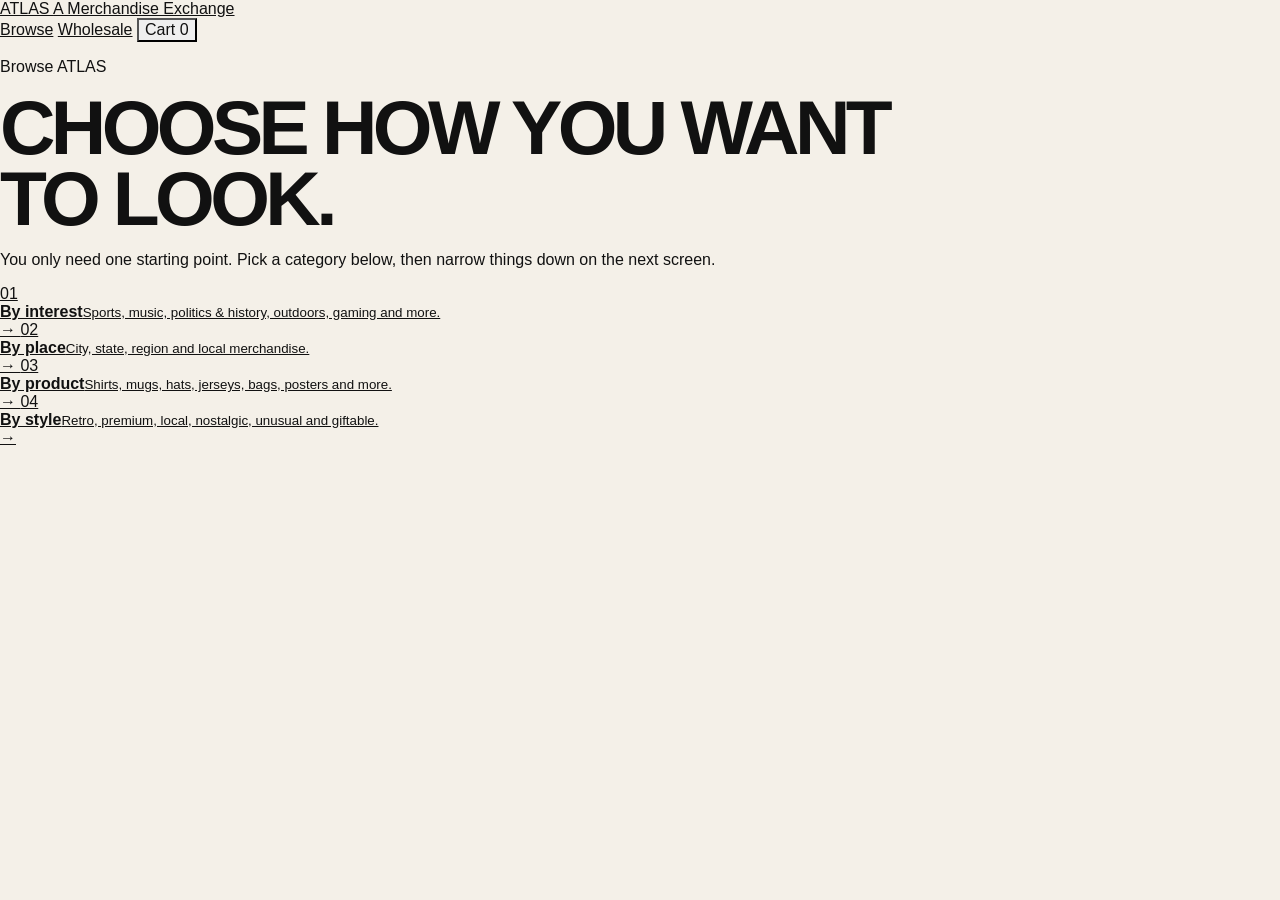
==== browse.html @ eff0f8a0 "Add simplified browse screen" ====
<!doctype html>
<html lang="en">
<head>
  <meta charset="utf-8">
  <meta name="viewport" content="width=device-width, initial-scale=1">
  <meta name="theme-color" content="#f6f3ee">
  <meta name="description" content="Browse ATLAS merchandise by category, place, product type, or style.">
  <title>Browse — ATLAS</title>
  <link rel="stylesheet" href="styles.css">
  <script src="data.js" defer></script>
  <script src="script.js" defer></script>
</head>
<body data-page="browse">
  <header class="site-header">
    <a class="wordmark" href="index.html">ATLAS <span>A Merchandise Exchange</span></a>
    <nav class="header-nav" aria-label="Primary">
      <a href="browse.html" aria-current="page">Browse</a>
      <a href="wholesale.html">Wholesale</a>
      <button class="cart-link" id="cart-button" type="button">Cart <span id="cart-count">0</span></button>
    </nav>
  </header>

  <main>
    <section class="page-intro narrow">
      <p class="eyebrow">Browse ATLAS</p>
      <h1>Choose how you want to look.</h1>
      <p>You only need one starting point. Pick a category below, then narrow things down on the next screen.</p>
    </section>

    <section class="choice-list" aria-label="Browse options">
      <a class="choice-row" href="results.html?browse=interest">
        <span>01</span><div><strong>By interest</strong><small>Sports, music, politics & history, outdoors, gaming and more.</small></div><b>→</b>
      </a>
      <a class="choice-row" href="results.html?browse=place">
        <span>02</span><div><strong>By place</strong><small>City, state, region and local merchandise.</small></div><b>→</b>
      </a>
      <a class="choice-row" href="results.html?browse=product">
        <span>03</span><div><strong>By product</strong><small>Shirts, mugs, hats, jerseys, bags, posters and more.</small></div><b>→</b>
      </a>
      <a class="choice-row" href="results.html?browse=vibe">
        <span>04</span><div><strong>By style</strong><small>Retro, premium, local, nostalgic, unusual and giftable.</small></div><b>→</b>
      </a>
    </section>
  </main>

  <dialog class="cart-dialog" id="cart-dialog"><button class="dialog-close" id="cart-close" type="button">Close</button><h2>Your demo cart</h2><div id="cart-items"></div><div class="cart-total"><span>Total</span><strong id="cart-total">$0.00</strong></div><button class="button dark wide" id="checkout-button" type="button">Prototype checkout</button></dialog>
</body>
</html>
---- styles.css ----
:root {
  --paper:#f4f0e8;
  --ink:#111111;
  --red:#e63a2e;
  --blue:#1256b8;
  --yellow:#f4c430;
  --cream:#fffdf7;
  --muted:#6d6a63;
  --line:2px solid var(--ink);
  --radius:0px;
  font-family:Arial, Helvetica, sans-serif;
  color:var(--ink);
  background:var(--paper);
  font-synthesis:none;
}
*{box-sizing:border-box}
html{scroll-behavior:smooth}
body{margin:0;background:var(--paper);color:var(--ink)}
button,input,select{font:inherit;color:inherit}
button{cursor:pointer}
a{color:inherit}
button,input,select{border-radius:0}
:focus-visible{outline:4px solid var(--yellow);outline-offset:3px}
.site-shell{width:min(100% - 36px,1440px);margin:0 auto}
.topbar{min-height:96px;display:flex;align-items:center;justify-content:space-between;gap:24px;border-bottom:var(--line)}
.brand{display:flex;align-items:center;gap:14px;text-decoration:none}
.brand-mark{width:52px;height:52px;border:var(--line);position:relative;display:block;background:var(--cream);overflow:hidden}
.brand-mark i{position:absolute;display:block}
.brand-mark i:nth-child(1){width:24px;height:24px;border-radius:50%;background:var(--red);left:-3px;top:-3px}
.brand-mark i:nth-child(2){width:18px;height:52px;background:var(--blue);right:0;top:0}
.brand-mark i:nth-child(3){width:26px;height:14px;background:var(--yellow);left:10px;bottom:5px}
.brand-copy{display:flex;flex-direction:column;line-height:1}
.brand-copy strong{font-size:1.55rem;letter-spacing:.12em}
.brand-copy small{margin-top:6px;text-transform:uppercase;font-size:.64rem;letter-spacing:.14em;font-weight:700}
.topnav{display:flex;align-items:center;gap:8px}
.nav-link,.cart-button{border:0;background:transparent;padding:12px 14px;font-weight:800;text-transform:uppercase;letter-spacing:.06em;font-size:.78rem}
.nav-link.active{background:var(--ink);color:var(--cream)}
.cart-button{border:var(--line);background:var(--yellow)}
.cart-button span{display:inline-grid;place-items:center;min-width:22px;height:22px;margin-left:6px;background:var(--ink);color:white;font-size:.7rem}
.hero{min-height:430px;display:grid;grid-template-columns:1.4fr .8fr;border-bottom:var(--line)}
.hero-copy{padding:64px 52px 56px 0;display:flex;flex-direction:column;justify-content:center}
.kicker{margin:0 0 16px;font-size:.72rem;font-weight:900;letter-spacing:.16em;text-transform:uppercase}
h1,h2,h3,p{overflow-wrap:anywhere}
h1{margin:0;max-width:980px;font-size:clamp(2.5rem,6vw,6.2rem);line-height:.93;letter-spacing:-.06em;text-transform:uppercase}
h1 span:nth-of-type(1){color:var(--red)}
h1 span:nth-of-type(2){color:var(--blue)}
h1 span:nth-of-type(3){background:var(--yellow);padding:0 .06em}
h1 span:nth-of-type(4){text-decoration:underline;text-decoration-thickness:.08em}
.hero-note{max-width:610px;margin:26px 0 0;font-size:1rem;line-height:1.65;color:#3d3a35}
.hero-art{position:relative;min-height:430px;border-left:var(--line);overflow:hidden;background:var(--cream)}
.shape{position:absolute;border:var(--line)}
.shape-red{width:180px;height:180px;border-radius:50%;background:var(--red);left:12%;top:14%}
.shape-blue{width:105px;height:270px;background:var(--blue);right:12%;top:14%;transform:rotate(12deg)}
.shape-yellow{width:220px;height:78px;background:var(--yellow);left:12%;bottom:14%;transform:rotate(-9deg)}
.shape-black{width:82px;height:82px;background:var(--ink);right:31%;bottom:12%}
.search-panel{display:grid;grid-template-columns:1fr auto;gap:12px;align-items:stretch;padding:22px 0;border-bottom:var(--line)}
.search-wrap{display:flex;align-items:center;border:var(--line);background:var(--cream);min-height:76px}
.search-label{padding:0 18px;font-size:.72rem;font-weight:900;letter-spacing:.11em;text-transform:uppercase;border-right:var(--line);align-self:stretch;display:flex;align-items:center;white-space:nowrap}
.search-wrap input{width:100%;border:0;background:transparent;padding:0 20px;font-size:1.08rem;outline:0}
.primary-button{border:var(--line);background:var(--red);color:white;padding:0 24px;min-height:52px;text-transform:uppercase;font-size:.76rem;font-weight:900;letter-spacing:.09em;box-shadow:5px 5px 0 var(--ink);transition:transform .15s,box-shadow .15s}
.primary-button:hover{transform:translate(-2px,-2px);box-shadow:7px 7px 0 var(--ink)}
.primary-button:active{transform:translate(2px,2px);box-shadow:2px 2px 0 var(--ink)}
.primary-button.full{width:100%}
.mode-strip{display:grid;grid-template-columns:1fr 1fr;border-bottom:var(--line)}
.mode-card{display:flex;align-items:center;gap:18px;text-align:left;padding:26px 24px;background:transparent;border:0;border-right:var(--line)}
.mode-card:last-child{border-right:0}
.mode-card.active{background:var(--yellow)}
.mode-number{display:grid;place-items:center;width:46px;height:46px;border:var(--line);font-weight:900;background:var(--cream)}
.mode-card strong,.mode-card small{display:block}
.mode-card strong{text-transform:uppercase;letter-spacing:.06em;font-size:.92rem}
.mode-card small{margin-top:5px;color:#45413b}
.browse-grid{display:grid;grid-template-columns:repeat(4,1fr);border-bottom:var(--line)}
.browse-card{position:relative;min-height:220px;padding:24px;border-right:var(--line);display:flex;flex-direction:column}
.browse-card:last-child{border-right:0}
.browse-card:nth-child(1){background:#f8d8d4}
.browse-card:nth-child(2){background:#dce7fb}
.browse-card:nth-child(3){background:#f9edb6}
.browse-card:nth-child(4){background:#e8e4dc}
.browse-code{position:absolute;right:16px;top:12px;font-size:3.4rem;font-weight:900;line-height:1;color:rgba(17,17,17,.12)}
.browse-card h2{margin:26px 0 8px;font-size:1.7rem;text-transform:uppercase;letter-spacing:-.04em}
.browse-card p{margin:0;line-height:1.45;max-width:210px}
.browse-card button{margin-top:auto;align-self:flex-start;border:0;border-bottom:2px solid var(--ink);background:transparent;padding:7px 0 3px;font-size:.72rem;text-transform:uppercase;font-weight:900;letter-spacing:.08em}
.catalog-section{padding:54px 0 80px}
.catalog-header{display:flex;justify-content:space-between;align-items:flex-end;gap:24px;margin-bottom:24px}
.catalog-header h2{margin:0;font-size:clamp(2.2rem,5vw,4.5rem);text-transform:uppercase;letter-spacing:-.055em;line-height:.95}
.catalog-meta{display:flex;align-items:center;gap:15px;font-size:.78rem;text-transform:uppercase;font-weight:800;letter-spacing:.06em}
.catalog-meta button{border:0;background:transparent;text-decoration:underline;font-weight:800}
.filter-shell{border-top:var(--line);border-bottom:var(--line);margin-bottom:28px}
.active-filter-row{display:flex;flex-wrap:wrap;gap:8px;padding:10px 0;min-height:0}
.active-filter-row:empty{display:none}
.filter-chip{display:inline-flex;align-items:center;gap:8px;border:var(--line);background:var(--yellow);padding:8px 10px;font-size:.72rem;font-weight:900;text-transform:uppercase;letter-spacing:.04em}
.filter-chip button{border:0;background:transparent;padding:0;font-weight:900;font-size:1rem;line-height:1}
.filter-toolbar{display:flex;align-items:center;gap:0;min-height:58px}
.filter-button{align-self:stretch;padding:0 18px;border:0;border-right:1px solid var(--ink);background:transparent;text-transform:uppercase;font-size:.72rem;font-weight:900;letter-spacing:.08em}
.filter-button.open{background:var(--ink);color:white}
.sort-wrap{margin-left:auto;display:flex;align-items:center;gap:8px;text-transform:uppercase;font-size:.68rem;font-weight:900;letter-spacing:.08em}
.sort-wrap select{border:var(--line);background:var(--cream);padding:9px 28px 9px 10px;font-size:.75rem;font-weight:700}
.filter-menu{padding:18px 0;border-top:1px solid var(--ink);display:flex;flex-wrap:wrap;gap:8px}
.filter-menu[hidden]{display:none}
.filter-option{border:1px solid var(--ink);background:var(--cream);padding:9px 12px;font-size:.74rem;font-weight:800}
.filter-option.selected{background:var(--blue);color:white}
.product-grid{display:grid;grid-template-columns:repeat(4,1fr);gap:16px}
.product-card{background:var(--cream);border:var(--line);min-width:0;display:flex;flex-direction:column;transition:transform .12s,box-shadow .12s}
.product-card:hover{transform:translate(-3px,-3px);box-shadow:6px 6px 0 var(--ink)}
.product-image-button{position:relative;display:block;width:100%;aspect-ratio:1/1;border:0;border-bottom:var(--line);padding:0;background:#ece8de;overflow:hidden}
.product-art{display:block;width:100%;height:100%;object-fit:cover}
.product-badge{position:absolute;left:10px;top:10px;border:1px solid var(--ink);background:var(--cream);padding:5px 7px;font-size:.62rem;text-transform:uppercase;font-weight:900;letter-spacing:.06em}
.product-body{display:flex;flex:1;flex-direction:column;padding:15px}
.product-meta{font-size:.64rem;text-transform:uppercase;font-weight:900;letter-spacing:.08em;color:#5d5952}
.product-name{margin:7px 0 14px;font-size:1rem;line-height:1.18;font-weight:900}
.product-bottom{margin-top:auto;display:flex;align-items:flex-end;justify-content:space-between;gap:12px}
.product-price{font-size:1.05rem;font-weight:900}
.product-subprice{display:block;margin-top:3px;font-size:.64rem;color:#5d5952;font-weight:700}
.quick-add{width:38px;height:38px;border:var(--line);background:var(--yellow);font-size:1.5rem;font-weight:900;line-height:1}
.empty-state{text-align:center;padding:80px 20px;border:var(--line);background:var(--cream)}
.empty-state h3{font-size:2rem;text-transform:uppercase;margin:20px 0 5px}
.empty-state p{color:var(--muted);margin-bottom:22px}
.empty-shape{width:65px;height:65px;background:var(--blue);border-radius:50%;margin:auto;border:var(--line);position:relative}
.empty-shape:after{content:"";position:absolute;width:42px;height:16px;background:var(--red);right:-28px;bottom:5px;border:var(--line);transform:rotate(-20deg)}
.footer{min-height:150px;border-top:var(--line);display:flex;justify-content:space-between;align-items:center;gap:24px;padding:28px 0}
.footer div{display:flex;flex-direction:column}.footer strong{font-size:1.5rem;letter-spacing:.12em}.footer span{text-transform:uppercase;font-size:.62rem;font-weight:800;letter-spacing:.12em;margin-top:5px}.footer p{max-width:510px;text-align:right;font-size:.78rem;color:#5a564f}
dialog{border:var(--line);padding:0;background:var(--cream);color:var(--ink);box-shadow:10px 10px 0 var(--ink);max-width:min(920px,calc(100% - 30px))}
dialog::backdrop{background:rgba(17,17,17,.62)}
.dialog-close{position:absolute;right:10px;top:10px;z-index:2;width:38px;height:38px;border:var(--line);background:var(--yellow);font-size:1.5rem;font-weight:900}
.product-dialog{width:900px}
.dialog-product{display:grid;grid-template-columns:1fr 1fr}
.dialog-product-art{min-height:430px;border-right:var(--line);background:#e9e5dc}.dialog-product-art img{display:block;width:100%;height:100%;object-fit:cover}
.dialog-product-copy{padding:48px 38px 36px;display:flex;flex-direction:column}
.dialog-product-copy h2{font-size:2.5rem;line-height:.95;text-transform:uppercase;letter-spacing:-.05em;margin:10px 0 16px}
.dialog-product-copy .price{font-size:1.7rem;font-weight:900;margin-bottom:18px}
.dialog-product-copy .desc{line-height:1.6;color:#4d4942}
.tag-list{display:flex;flex-wrap:wrap;gap:6px;margin:16px 0 22px}.tag{border:1px solid var(--ink);padding:6px 8px;font-size:.66rem;text-transform:uppercase;font-weight:800}
.dialog-actions{margin-top:auto;display:flex;gap:10px}.dialog-actions button{flex:1;min-height:52px}
.secondary-button{border:var(--line);background:var(--cream);font-weight:900;text-transform:uppercase;font-size:.74rem;letter-spacing:.07em}
.cart-dialog{width:620px}.cart-content{padding:50px 34px 30px}.cart-content h2{font-size:2rem;text-transform:uppercase;margin:0 0 20px}.cart-line{display:grid;grid-template-columns:1fr auto;gap:10px;padding:13px 0;border-top:1px solid #aaa}.cart-line strong{font-size:.9rem}.cart-line small{display:block;margin-top:4px;color:#69645c}.cart-line button{border:0;background:transparent;text-decoration:underline;font-size:.7rem;padding:0;margin-top:5px}.cart-total{display:flex;justify-content:space-between;border-top:var(--line);padding:18px 0;font-size:1.25rem}.fine-print{font-size:.7rem;color:#6a655d;text-align:center;margin:15px 0 0}
@media (max-width:1050px){.product-grid{grid-template-columns:repeat(3,1fr)}.browse-grid{grid-template-columns:repeat(2,1fr)}.browse-card:nth-child(2){border-right:0}.browse-card:nth-child(-n+2){border-bottom:var(--line)}.hero{grid-template-columns:1.15fr .7fr}.hero-copy{padding-right:34px}}
@media (max-width:760px){.site-shell{width:min(100% - 24px,720px)}.topbar{min-height:80px}.brand-copy small{display:none}.topnav{gap:2px}.nav-link{display:none}.cart-button{padding:9px 10px}.hero{grid-template-columns:1fr;min-height:0}.hero-copy{padding:42px 0 36px}.hero-art{min-height:180px;border-left:0;border-top:var(--line)}.shape-red{width:100px;height:100px}.shape-blue{width:62px;height:150px}.shape-yellow{width:140px;height:48px}.shape-black{width:50px;height:50px}.search-panel{grid-template-columns:1fr}.search-wrap{min-height:64px}.search-label{display:none}.primary-button{min-height:56px}.mode-strip{grid-template-columns:1fr}.mode-card{border-right:0;border-bottom:1px solid var(--ink)}.mode-card:last-child{border-bottom:0}.browse-grid{grid-template-columns:1fr 1fr}.browse-card{min-height:190px}.catalog-header{align-items:flex-start;flex-direction:column}.catalog-meta{width:100%;justify-content:space-between}.filter-toolbar{overflow-x:auto;align-items:stretch}.filter-button{padding:0 14px;white-space:nowrap}.sort-wrap{min-width:170px;padding-left:12px}.sort-wrap>span{display:none}.product-grid{grid-template-columns:repeat(2,1fr);gap:10px}.dialog-product{grid-template-columns:1fr}.dialog-product-art{min-height:300px;border-right:0;border-bottom:var(--line)}.dialog-product-copy{padding:30px 22px}.footer{align-items:flex-start;flex-direction:column}.footer p{text-align:left}}
@media (max-width:480px){.brand-mark{width:42px;height:42px}.brand-copy strong{font-size:1.18rem}.hero-copy{padding-top:32px}h1{font-size:2.6rem}.browse-grid{grid-template-columns:1fr}.browse-card{border-right:0!important;border-bottom:var(--line)!important;min-height:145px}.browse-card:last-child{border-bottom:0!important}.product-grid{grid-template-columns:1fr 1fr}.product-body{padding:10px}.product-name{font-size:.86rem}.product-meta{font-size:.56rem}.product-price{font-size:.9rem}.quick-add{width:32px;height:32px}.filter-toolbar{margin-right:-12px}.sort-wrap{display:none}}
@media (prefers-reduced-motion:reduce){*{scroll-behavior:auto!important;transition:none!important}}
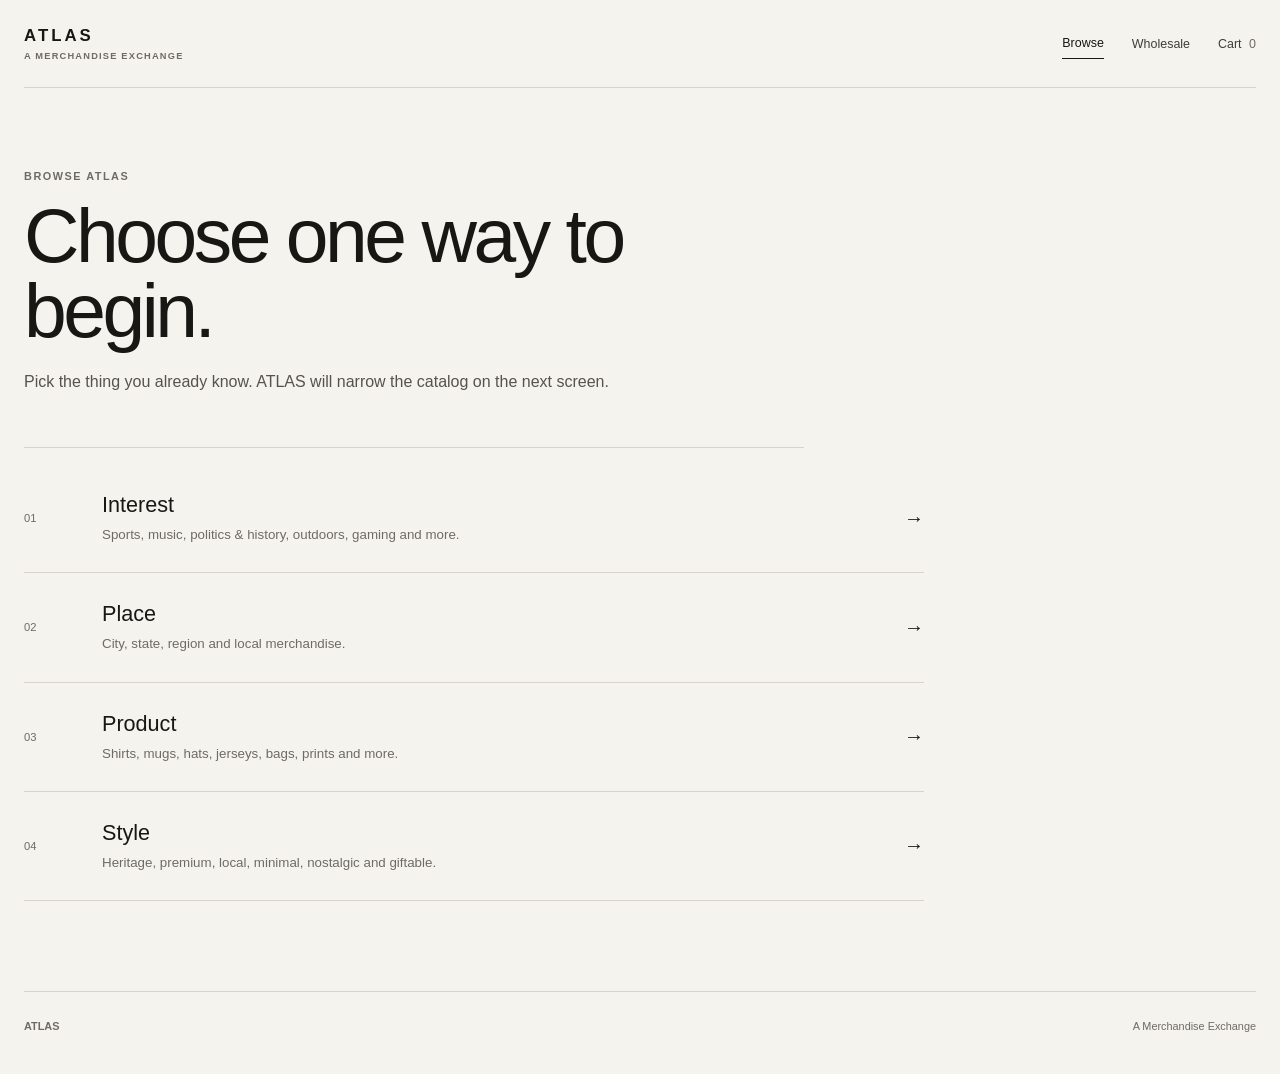
==== commit f99753c9: "Refine ATLAS browse screen" ====
--- a/browse.html
+++ b/browse.html
@@ -3,12 +3,12 @@
 <head>
   <meta charset="utf-8">
   <meta name="viewport" content="width=device-width, initial-scale=1">
-  <meta name="theme-color" content="#f6f3ee">
-  <meta name="description" content="Browse ATLAS merchandise by category, place, product type, or style.">
+  <meta name="theme-color" content="#f5f3ee">
+  <meta name="description" content="Browse ATLAS merchandise by interest, place, product type, or style.">
   <title>Browse — ATLAS</title>
-  <link rel="stylesheet" href="styles.css">
+  <link rel="stylesheet" href="styles-v2.css">
   <script src="data.js" defer></script>
-  <script src="script.js" defer></script>
+  <script src="app-v2.js" defer></script>
 </head>
 <body data-page="browse">
   <header class="site-header">
@@ -23,26 +23,20 @@
   <main>
     <section class="page-intro narrow">
       <p class="eyebrow">Browse ATLAS</p>
-      <h1>Choose how you want to look.</h1>
-      <p>You only need one starting point. Pick a category below, then narrow things down on the next screen.</p>
+      <h1>Choose one way to begin.</h1>
+      <p>Pick the thing you already know. ATLAS will narrow the catalog on the next screen.</p>
     </section>
 
     <section class="choice-list" aria-label="Browse options">
-      <a class="choice-row" href="results.html?browse=interest">
-        <span>01</span><div><strong>By interest</strong><small>Sports, music, politics & history, outdoors, gaming and more.</small></div><b>→</b>
-      </a>
-      <a class="choice-row" href="results.html?browse=place">
-        <span>02</span><div><strong>By place</strong><small>City, state, region and local merchandise.</small></div><b>→</b>
-      </a>
-      <a class="choice-row" href="results.html?browse=product">
-        <span>03</span><div><strong>By product</strong><small>Shirts, mugs, hats, jerseys, bags, posters and more.</small></div><b>→</b>
-      </a>
-      <a class="choice-row" href="results.html?browse=vibe">
-        <span>04</span><div><strong>By style</strong><small>Retro, premium, local, nostalgic, unusual and giftable.</small></div><b>→</b>
-      </a>
+      <a class="choice-row" href="results.html?browse=interest"><span>01</span><div><strong>Interest</strong><small>Sports, music, politics & history, outdoors, gaming and more.</small></div><b>→</b></a>
+      <a class="choice-row" href="results.html?browse=place"><span>02</span><div><strong>Place</strong><small>City, state, region and local merchandise.</small></div><b>→</b></a>
+      <a class="choice-row" href="results.html?browse=product"><span>03</span><div><strong>Product</strong><small>Shirts, mugs, hats, jerseys, bags, prints and more.</small></div><b>→</b></a>
+      <a class="choice-row" href="results.html?browse=vibe"><span>04</span><div><strong>Style</strong><small>Heritage, premium, local, minimal, nostalgic and giftable.</small></div><b>→</b></a>
     </section>
   </main>
 
-  <dialog class="cart-dialog" id="cart-dialog"><button class="dialog-close" id="cart-close" type="button">Close</button><h2>Your demo cart</h2><div id="cart-items"></div><div class="cart-total"><span>Total</span><strong id="cart-total">$0.00</strong></div><button class="button dark wide" id="checkout-button" type="button">Prototype checkout</button></dialog>
+  <footer class="site-footer"><strong>ATLAS</strong><span>A Merchandise Exchange</span></footer>
+
+  <dialog class="cart-dialog" id="cart-dialog"><div class="dialog-inner"><div class="dialog-head"><h2>Your demo cart</h2><button class="dialog-close" id="cart-close" type="button">Close</button></div><div id="cart-items"></div><div class="cart-total"><span>Total</span><strong id="cart-total">$0.00</strong></div><button class="button dark wide" id="checkout-button" type="button">Prototype checkout</button></div></dialog>
 </body>
 </html>
--- a/styles-v2.css
+++ b/styles-v2.css
@@ -0,0 +1,108 @@
+:root{
+  --paper:#f5f3ee;
+  --surface:#fbfaf7;
+  --ink:#171714;
+  --muted:#6e6b64;
+  --line:#d8d4cb;
+  --accent:#6f7565;
+  --accent-soft:#e4e6df;
+  --max:1240px;
+  font-family:"Helvetica Neue",Helvetica,Arial,sans-serif;
+  color:var(--ink);
+  background:var(--paper);
+  font-synthesis:none;
+}
+*{box-sizing:border-box}
+html{scroll-behavior:smooth}
+body{margin:0;background:var(--paper);color:var(--ink);min-height:100vh}
+a{color:inherit}
+button,input,select{font:inherit;color:inherit}
+button{cursor:pointer}
+img{max-width:100%}
+:focus-visible{outline:2px solid var(--accent);outline-offset:3px}
+.site-header{width:min(calc(100% - 48px),var(--max));height:88px;margin:0 auto;display:flex;align-items:center;justify-content:space-between;border-bottom:1px solid var(--line)}
+.wordmark{text-decoration:none;font-size:1.05rem;font-weight:800;letter-spacing:.18em;white-space:nowrap}
+.wordmark span{display:block;margin-top:5px;font-size:.58rem;font-weight:600;letter-spacing:.13em;text-transform:uppercase;color:var(--muted)}
+.header-nav{display:flex;align-items:center;gap:28px}
+.header-nav a,.cart-link{font-size:.78rem;text-decoration:none;border:0;background:transparent;padding:8px 0;color:#3e3d39}
+.header-nav a[aria-current="page"]{color:var(--ink);border-bottom:1px solid var(--ink)}
+.cart-link span{margin-left:4px;color:var(--muted)}
+main{width:min(calc(100% - 48px),var(--max));margin:0 auto}
+.eyebrow{margin:0 0 16px;font-size:.68rem;letter-spacing:.14em;text-transform:uppercase;font-weight:700;color:var(--muted)}
+.home-hero{min-height:570px;display:grid;grid-template-columns:1.05fr .75fr;gap:72px;align-items:center;padding:64px 0}
+.hero-copy h1,.page-intro h1,.results-heading h1,.product-copy h1,.wholesale-hero h1{margin:0;letter-spacing:-.045em;font-weight:500;line-height:.98}
+.hero-copy h1{font-size:clamp(3.3rem,7vw,6.7rem);max-width:760px}
+.hero-copy>p:not(.eyebrow){max-width:610px;margin:24px 0 0;font-size:1.08rem;line-height:1.65;color:#4e4c46}
+.hero-search{display:flex;align-items:center;margin-top:34px;border-bottom:1px solid var(--ink);max-width:690px}
+.hero-search input{flex:1;border:0;background:transparent;outline:0;padding:18px 0;font-size:1.05rem}
+.hero-search button{border:0;background:transparent;padding:18px 0 18px 20px;font-weight:600}
+.hero-photo{height:500px;overflow:hidden;background:#e6e2da}
+.hero-photo img{width:100%;height:100%;object-fit:cover;filter:saturate(.62) contrast(.95)}
+.home-actions{display:flex;gap:32px;align-items:center;margin-top:28px;flex-wrap:wrap}
+.text-link{text-decoration:none;font-size:.85rem;font-weight:600;border-bottom:1px solid #99958c;padding-bottom:4px}
+.text-link:hover{border-color:var(--ink)}
+.home-footnote{border-top:1px solid var(--line);padding:22px 0 44px;color:var(--muted);font-size:.72rem;display:flex;justify-content:space-between;gap:30px}
+.page-intro{padding:82px 0 52px;border-bottom:1px solid var(--line)}
+.page-intro.narrow{max-width:780px}
+.page-intro h1{font-size:clamp(2.8rem,6vw,5.2rem)}
+.page-intro>p:not(.eyebrow){max-width:650px;margin:20px 0 0;line-height:1.65;color:#56534d}
+.choice-list{max-width:900px;padding:16px 0 90px}
+.choice-row{display:grid;grid-template-columns:58px 1fr auto;align-items:center;gap:20px;text-decoration:none;padding:28px 0;border-bottom:1px solid var(--line)}
+.choice-row>span{font-size:.7rem;color:var(--muted)}
+.choice-row strong{display:block;font-size:1.35rem;font-weight:500}
+.choice-row small{display:block;margin-top:7px;color:var(--muted);line-height:1.45}
+.choice-row b{font-size:1.25rem;font-weight:400;transition:transform .15s}
+.choice-row:hover b{transform:translateX(5px)}
+.results-top{padding:60px 0 30px;border-bottom:1px solid var(--line)}
+.results-heading{display:flex;justify-content:space-between;gap:30px;align-items:flex-end}
+.results-heading h1{font-size:clamp(2.4rem,5vw,4.5rem)}
+.results-heading p{margin:12px 0 0;color:var(--muted)}
+.results-actions{display:flex;gap:18px;align-items:center}
+.minimal-button{border:1px solid var(--line);background:transparent;padding:11px 15px;font-size:.76rem}
+.results-search{display:flex;max-width:660px;margin-top:30px;border-bottom:1px solid var(--ink)}
+.results-search input{flex:1;border:0;background:transparent;outline:0;padding:13px 0}
+.results-search button{border:0;background:transparent;padding:13px 0 13px 20px}
+.selection-screen{max-width:840px;padding:48px 0 90px}
+.selection-screen h2{margin:0 0 14px;font-size:1.4rem;font-weight:500}
+.selection-options{display:grid;grid-template-columns:1fr 1fr;gap:0 38px}
+.selection-option{display:flex;justify-content:space-between;gap:20px;text-decoration:none;padding:19px 0;border-bottom:1px solid var(--line);font-size:.95rem}
+.selection-option span:last-child{color:var(--muted)}
+.product-grid{display:grid;grid-template-columns:repeat(4,minmax(0,1fr));gap:34px 20px;padding:38px 0 90px}
+.product-card{min-width:0}
+.product-photo{display:block;aspect-ratio:4/5;overflow:hidden;background:#e8e5de;text-decoration:none}
+.product-photo img{width:100%;height:100%;object-fit:cover;transition:transform .3s ease;filter:saturate(.72)}
+.product-card:hover .product-photo img{transform:scale(1.018)}
+.product-info{padding:13px 0 0}
+.product-meta{font-size:.66rem;text-transform:uppercase;letter-spacing:.08em;color:var(--muted)}
+.product-name{display:block;margin-top:6px;text-decoration:none;font-size:.94rem;line-height:1.32}
+.product-price{margin-top:7px;font-size:.9rem;font-weight:600}
+.product-price small{display:block;margin-top:4px;color:var(--muted);font-weight:400;font-size:.72rem}
+.empty-state{padding:80px 0;color:var(--muted)}
+.filter-dialog,.cart-dialog{width:min(520px,calc(100% - 28px));border:0;padding:0;background:var(--surface);box-shadow:0 18px 55px rgba(0,0,0,.18)}
+dialog::backdrop{background:rgba(20,20,18,.42)}
+.dialog-inner{padding:34px}
+.dialog-head{display:flex;align-items:center;justify-content:space-between;gap:20px;margin-bottom:28px}
+.dialog-head h2{margin:0;font-size:1.55rem;font-weight:500}
+.dialog-close{border:0;background:transparent;color:var(--muted);padding:4px}
+.filter-fields{display:grid;gap:18px}
+.filter-field label{display:block;margin-bottom:7px;font-size:.7rem;text-transform:uppercase;letter-spacing:.08em;color:var(--muted)}
+.filter-field select{width:100%;border:1px solid var(--line);background:var(--surface);padding:12px}
+.dialog-actions{display:flex;gap:12px;margin-top:26px}
+.button{display:inline-flex;align-items:center;justify-content:center;text-decoration:none;border:1px solid var(--ink);padding:13px 18px;font-size:.78rem;font-weight:600}
+.button.dark{background:var(--ink);color:white}.button.light{background:transparent}.button.wide{width:100%}
+.wholesale-hero{padding:82px 0 56px;display:grid;grid-template-columns:1fr .65fr;gap:70px;border-bottom:1px solid var(--line)}
+.wholesale-hero h1{font-size:clamp(3rem,6vw,5.5rem)}
+.wholesale-hero p{max-width:600px;line-height:1.65;color:#55524d;margin:22px 0 0}
+.wholesale-note{align-self:end;border-left:1px solid var(--line);padding-left:28px;color:var(--muted);font-size:.83rem;line-height:1.55}
+.wholesale-controls{display:flex;justify-content:space-between;gap:24px;align-items:center;padding:24px 0;border-bottom:1px solid var(--line)}
+.wholesale-controls form{display:flex;min-width:min(100%,520px);border-bottom:1px solid var(--ink)}
+.wholesale-controls input{flex:1;border:0;background:transparent;outline:0;padding:11px 0}.wholesale-controls button{border:0;background:transparent;padding:11px 0 11px 18px}
+.product-page{display:grid;grid-template-columns:1fr .8fr;gap:70px;padding:58px 0 90px}
+.product-main-photo{min-height:620px;background:#e8e5de}.product-main-photo img{width:100%;height:100%;min-height:620px;object-fit:cover;filter:saturate(.72)}
+.product-copy{padding-top:42px}.product-copy h1{font-size:clamp(2.5rem,5vw,4.5rem)}
+.product-copy .price{font-size:1.25rem;margin:20px 0 0}.product-copy .description{margin:26px 0;line-height:1.65;color:#55524d;max-width:560px}
+.product-details{border-top:1px solid var(--line);margin:26px 0}.detail-row{display:flex;justify-content:space-between;gap:20px;padding:13px 0;border-bottom:1px solid var(--line);font-size:.78rem}.detail-row span:first-child{color:var(--muted)}
+.cart-line{display:grid;grid-template-columns:1fr auto;gap:16px;padding:14px 0;border-bottom:1px solid var(--line)}.cart-line small{display:block;color:var(--muted);margin-top:4px}.cart-line button{border:0;background:transparent;padding:4px 0 0;text-decoration:underline;color:var(--muted);font-size:.7rem}.cart-total{display:flex;justify-content:space-between;padding:20px 0;font-weight:600}
+.site-footer{width:min(calc(100% - 48px),var(--max));margin:0 auto;border-top:1px solid var(--line);padding:28px 0 42px;color:var(--muted);font-size:.68rem;display:flex;justify-content:space-between;gap:30px}
+@media(max-width:980px){.home-hero{grid-template-columns:1fr;gap:35px;padding-top:50px}.hero-photo{height:360px;order:-1}.product-grid{grid-template-columns:repeat(3,1fr)}.wholesale-hero{grid-template-columns:1fr}.wholesale-note{border-left:0;border-top:1px solid var(--line);padding:22px 0 0}.product-page{grid-template-columns:1fr}.product-main-photo,.product-main-photo img{min-height:480px}}
+@media(max-width:700px){.site-header,main,.site-footer{width:min(calc(100% - 28px),var(--max))}.site-header{height:76px}.wordmark span{display:none}.header-nav{gap:16px}.header-nav a{font-size:.72rem}.home-hero{min-height:0;padding:35px 0}.hero-photo{height:260px}.hero-copy h1{font-size:3.2rem}.home-actions{gap:20px}.home-footnote{display:block}.home-footnote span{display:block;margin-top:8px}.page-intro{padding:55px 0 36px}.choice-row{grid-template-columns:35px 1fr auto}.choice-row small{font-size:.78rem}.results-heading{display:block}.results-actions{margin-top:20px}.selection-options{grid-template-columns:1fr}.product-grid{grid-template-columns:repeat(2,1fr);gap:28px 12px}.product-info{padding-top:10px}.wholesale-controls{display:block}.wholesale-controls form{margin-bottom:15px}.product-page{gap:28px;padding-top:28px}.product-main-photo,.product-main-photo img{min-height:380px}.product-copy{padding-top:0}.site-footer{display:block}.site-footer span{display:block;margin-top:8px}}
